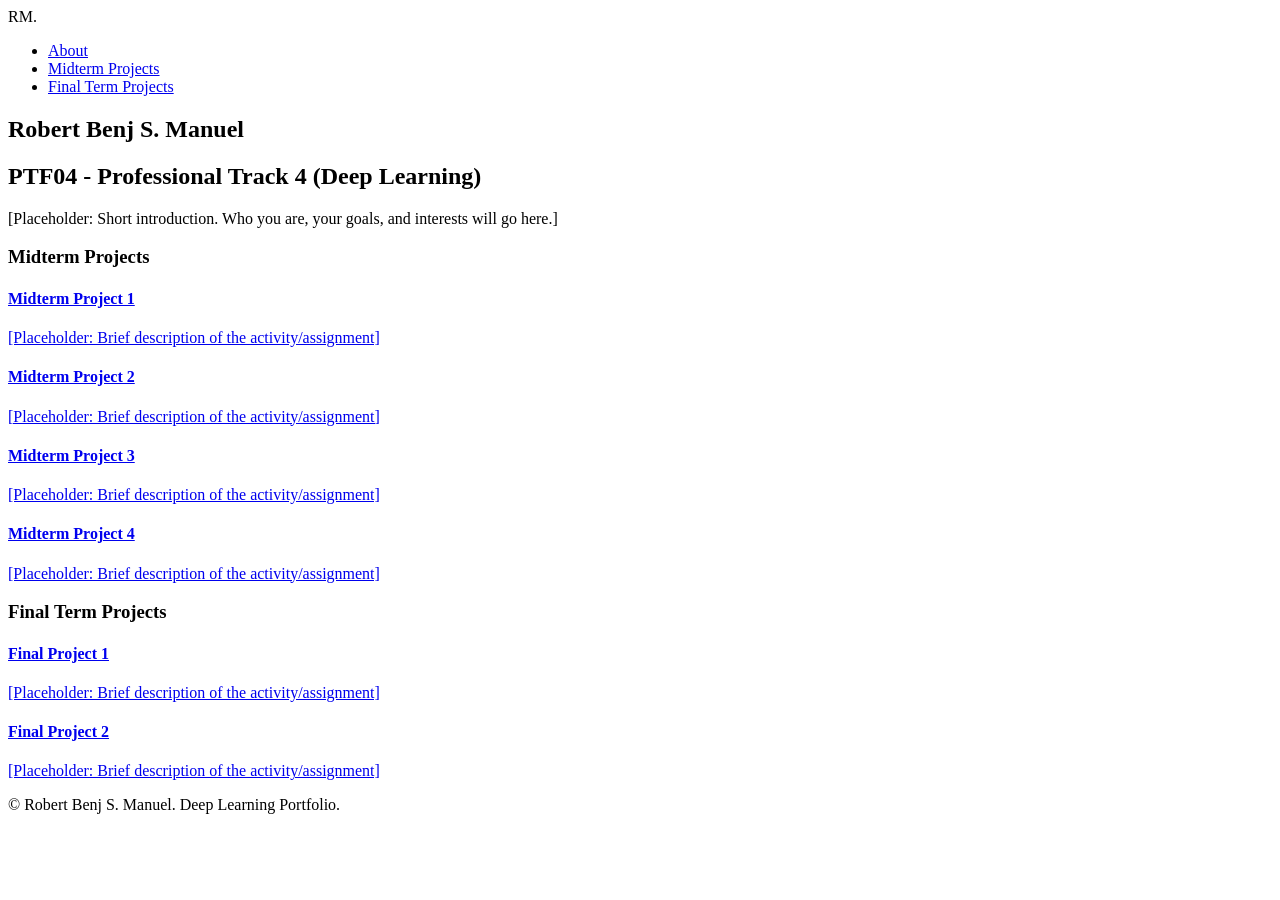
==== index.html @ 6b97f6a3 "Add initial HTML structure for portfolio" ====
<!DOCTYPE html>
<html lang="en">
<head>
    <meta charset="UTF-8">
    <meta name="viewport" content="width=device-width, initial-scale=1.0">
    <title>Robert Benj S. Manuel - PTF04 Portfolio</title>
    <link rel="stylesheet" href="css/style.css">
</head>
<body>
    <header>
        <nav class="navbar">
            <div class="logo">RM.</div>
            <ul class="nav-links">
                <li><a href="#about">About</a></li>
                <li><a href="#midterm">Midterm Projects</a></li>
                <li><a href="#finals">Final Term Projects</a></li>
            </ul>
        </nav>
    </header>

    <main>
        <section id="about" class="hero">
            <div class="container">
                <h1>Robert Benj S. Manuel</h1>
                <h2>PTF04 - Professional Track 4 (Deep Learning)</h2>
                <div class="intro-placeholder">
                    <p>[Placeholder: Short introduction. Who you are, your goals, and interests will go here.]</p>
                </div>
            </div>
        </section>

        <section id="midterm" class="projects-section">
            <div class="container">
                <h3 class="section-title">Midterm Projects</h3>
                <div class="grid">
                    <a href="projects/midterm/project-1.html" class="card">
                        <h4>Midterm Project 1</h4>
                        <p>[Placeholder: Brief description of the activity/assignment]</p>
                    </a>
                    <a href="projects/midterm/project-2.html" class="card">
                        <h4>Midterm Project 2</h4>
                        <p>[Placeholder: Brief description of the activity/assignment]</p>
                    </a>
                    <a href="projects/midterm/project-3.html" class="card">
                        <h4>Midterm Project 3</h4>
                        <p>[Placeholder: Brief description of the activity/assignment]</p>
                    </a>
                    <a href="projects/midterm/project-4.html" class="card">
                        <h4>Midterm Project 4</h4>
                        <p>[Placeholder: Brief description of the activity/assignment]</p>
                    </a>
                </div>
            </div>
        </section>

        <section id="finals" class="projects-section bg-light">
            <div class="container">
                <h3 class="section-title">Final Term Projects</h3>
                <div class="grid">
                    <a href="projects/finals/project-1.html" class="card">
                        <h4>Final Project 1</h4>
                        <p>[Placeholder: Brief description of the activity/assignment]</p>
                    </a>
                    <a href="projects/finals/project-2.html" class="card">
                        <h4>Final Project 2</h4>
                        <p>[Placeholder: Brief description of the activity/assignment]</p>
                    </a>
                    </div>
            </div>
        </section>
    </main>

    <footer>
        <p>&copy; <span id="year"></span> Robert Benj S. Manuel. Deep Learning Portfolio.</p>
    </footer>

    <script src="js/main.js"></script>
</body>
</html>
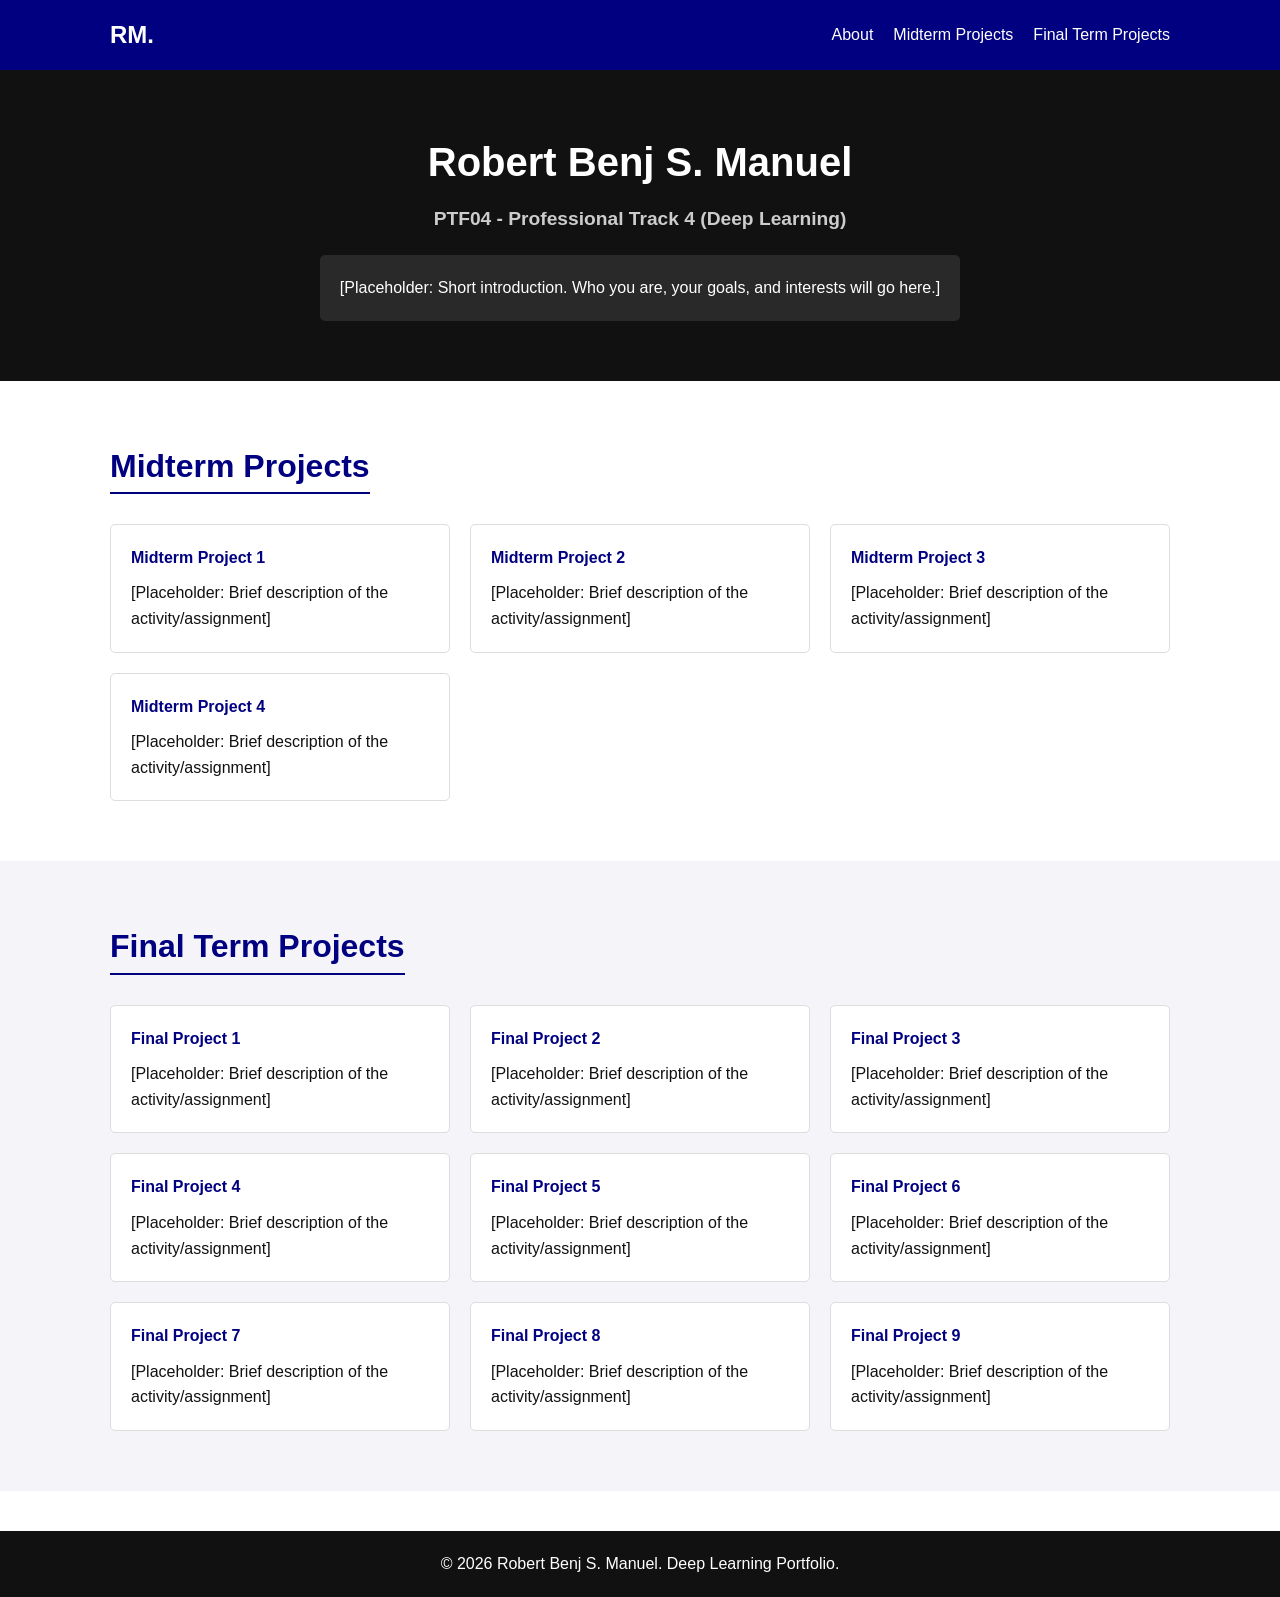
==== commit 6a6d90e9: "Properly linked all files" ====
--- a/index.html
+++ b/index.html
@@ -33,19 +33,19 @@
             <div class="container">
                 <h3 class="section-title">Midterm Projects</h3>
                 <div class="grid">
-                    <a href="projects/midterm/project-1.html" class="card">
+                    <a href="projects/midterm/mt-project-1.html" class="card">
                         <h4>Midterm Project 1</h4>
                         <p>[Placeholder: Brief description of the activity/assignment]</p>
                     </a>
-                    <a href="projects/midterm/project-2.html" class="card">
+                    <a href="projects/midterm/mt-project-2.html" class="card">
                         <h4>Midterm Project 2</h4>
                         <p>[Placeholder: Brief description of the activity/assignment]</p>
                     </a>
-                    <a href="projects/midterm/project-3.html" class="card">
+                    <a href="projects/midterm/mt-project-3.html" class="card">
                         <h4>Midterm Project 3</h4>
                         <p>[Placeholder: Brief description of the activity/assignment]</p>
                     </a>
-                    <a href="projects/midterm/project-4.html" class="card">
+                    <a href="projects/midterm/mt-project-4.html" class="card">
                         <h4>Midterm Project 4</h4>
                         <p>[Placeholder: Brief description of the activity/assignment]</p>
                     </a>
@@ -57,15 +57,43 @@
             <div class="container">
                 <h3 class="section-title">Final Term Projects</h3>
                 <div class="grid">
-                    <a href="projects/finals/project-1.html" class="card">
+                    <a href="projects/finals/fn-project-1.html" class="card">
                         <h4>Final Project 1</h4>
                         <p>[Placeholder: Brief description of the activity/assignment]</p>
                     </a>
-                    <a href="projects/finals/project-2.html" class="card">
+                    <a href="projects/finals/fn-project-2.html" class="card">
                         <h4>Final Project 2</h4>
                         <p>[Placeholder: Brief description of the activity/assignment]</p>
                     </a>
-                    </div>
+                    <a href="projects/finals/fn-project-3.html" class="card">
+                        <h4>Final Project 3</h4>
+                        <p>[Placeholder: Brief description of the activity/assignment]</p>
+                    </a>
+                    <a href="projects/finals/fn-project-4.html" class="card">
+                        <h4>Final Project 4</h4>
+                        <p>[Placeholder: Brief description of the activity/assignment]</p>
+                    </a>
+                    <a href="projects/finals/fn-project-5.html" class="card">
+                        <h4>Final Project 5</h4>
+                        <p>[Placeholder: Brief description of the activity/assignment]</p>
+                    </a>
+                    <a href="projects/finals/fn-project-6.html" class="card">
+                        <h4>Final Project 6</h4>
+                        <p>[Placeholder: Brief description of the activity/assignment]</p>
+                    </a>
+                    <a href="projects/finals/fn-project-7.html" class="card">
+                        <h4>Final Project 7</h4>
+                        <p>[Placeholder: Brief description of the activity/assignment]</p>
+                    </a>
+                    <a href="projects/finals/fn-project-8.html" class="card">
+                        <h4>Final Project 8</h4>
+                        <p>[Placeholder: Brief description of the activity/assignment]</p>
+                    </a>
+                    <a href="projects/finals/fn-project-9.html" class="card">
+                        <h4>Final Project 9</h4>
+                        <p>[Placeholder: Brief description of the activity/assignment]</p>
+                    </a>
+                </div>
             </div>
         </section>
     </main>
@@ -76,4 +104,4 @@
 
     <script src="js/main.js"></script>
 </body>
-</html>
+</html>
--- a/css/style.css
+++ b/css/style.css
@@ -0,0 +1,194 @@
+/* Base Colors & Typography */
+:root {
+    --navy-blue: #000080;
+    --dark-navy: #000050;
+    --black: #111111;
+    --white: #ffffff;
+    --light-gray: #f4f4f9;
+    --border-color: #dddddd;
+}
+
+* {
+    margin: 0;
+    padding: 0;
+    box-sizing: border-box;
+    font-family: 'Segoe UI', Tahoma, Geneva, Verdana, sans-serif;
+}
+
+body {
+    background-color: var(--white);
+    color: var(--black);
+    line-height: 1.6;
+}
+
+.container {
+    max-width: 1100px;
+    margin: 0 auto;
+    padding: 0 20px;
+}
+
+/* Navigation */
+header {
+    background-color: var(--navy-blue);
+    color: var(--white);
+    padding: 1rem 0;
+    position: sticky;
+    top: 0;
+    z-index: 100;
+}
+
+.navbar {
+    display: flex;
+    justify-content: space-between;
+    align-items: center;
+    max-width: 1100px;
+    margin: 0 auto;
+    padding: 0 20px;
+}
+
+.logo {
+    font-size: 1.5rem;
+    font-weight: bold;
+}
+
+.nav-links {
+    list-style: none;
+    display: flex;
+    gap: 20px;
+}
+
+.nav-links a, .back-link {
+    color: var(--white);
+    text-decoration: none;
+    font-weight: 500;
+}
+
+.nav-links a:hover, .back-link:hover {
+    text-decoration: underline;
+}
+
+/* Hero Section */
+.hero {
+    background-color: var(--black);
+    color: var(--white);
+    padding: 60px 0;
+    text-align: center;
+}
+
+.hero h1 {
+    font-size: 2.5rem;
+    margin-bottom: 10px;
+}
+
+.hero h2 {
+    font-size: 1.2rem;
+    color: #cccccc;
+    margin-bottom: 20px;
+}
+
+.intro-placeholder {
+    background-color: rgba(255, 255, 255, 0.1);
+    padding: 20px;
+    border-radius: 5px;
+    display: inline-block;
+    max-width: 800px;
+}
+
+/* Project Grids */
+.projects-section {
+    padding: 60px 0;
+}
+
+.bg-light {
+    background-color: var(--light-gray);
+}
+
+.section-title {
+    color: var(--navy-blue);
+    margin-bottom: 30px;
+    font-size: 2rem;
+    border-bottom: 2px solid var(--navy-blue);
+    display: inline-block;
+}
+
+.grid {
+    display: grid;
+    grid-template-columns: repeat(auto-fit, minmax(300px, 1fr));
+    gap: 20px;
+}
+
+.card {
+    background-color: var(--white);
+    border: 1px solid var(--border-color);
+    padding: 20px;
+    border-radius: 5px;
+    text-decoration: none;
+    color: var(--black);
+    transition: transform 0.2s, box-shadow 0.2s;
+}
+
+.card:hover {
+    transform: translateY(-5px);
+    box-shadow: 0 4px 10px rgba(0,0,0,0.1);
+    border-color: var(--navy-blue);
+}
+
+.card h4 {
+    color: var(--navy-blue);
+    margin-bottom: 10px;
+}
+
+/* Project Detail Pages */
+.project-details {
+    padding: 40px 20px;
+}
+
+.doc-section {
+    margin-bottom: 40px;
+}
+
+.doc-section h1 {
+    color: var(--navy-blue);
+    margin-bottom: 15px;
+    font-size: 2.5rem;
+}
+
+.doc-section h2 {
+    color: var(--black);
+    border-bottom: 1px solid var(--border-color);
+    padding-bottom: 5px;
+    margin-bottom: 15px;
+}
+
+.doc-section ul {
+    margin-left: 20px;
+    margin-bottom: 15px;
+}
+
+pre {
+    background-color: var(--black);
+    color: var(--white);
+    padding: 15px;
+    border-radius: 5px;
+    overflow-x: auto;
+    font-family: monospace;
+    margin-top: 10px;
+}
+
+.image-placeholder {
+    background-color: var(--light-gray);
+    border: 2px dashed var(--border-color);
+    padding: 40px;
+    text-align: center;
+    color: #666;
+    border-radius: 5px;
+}
+
+/* Footer */
+footer {
+    background-color: var(--black);
+    color: var(--white);
+    text-align: center;
+    padding: 20px 0;
+    margin-top: 40px;
+}
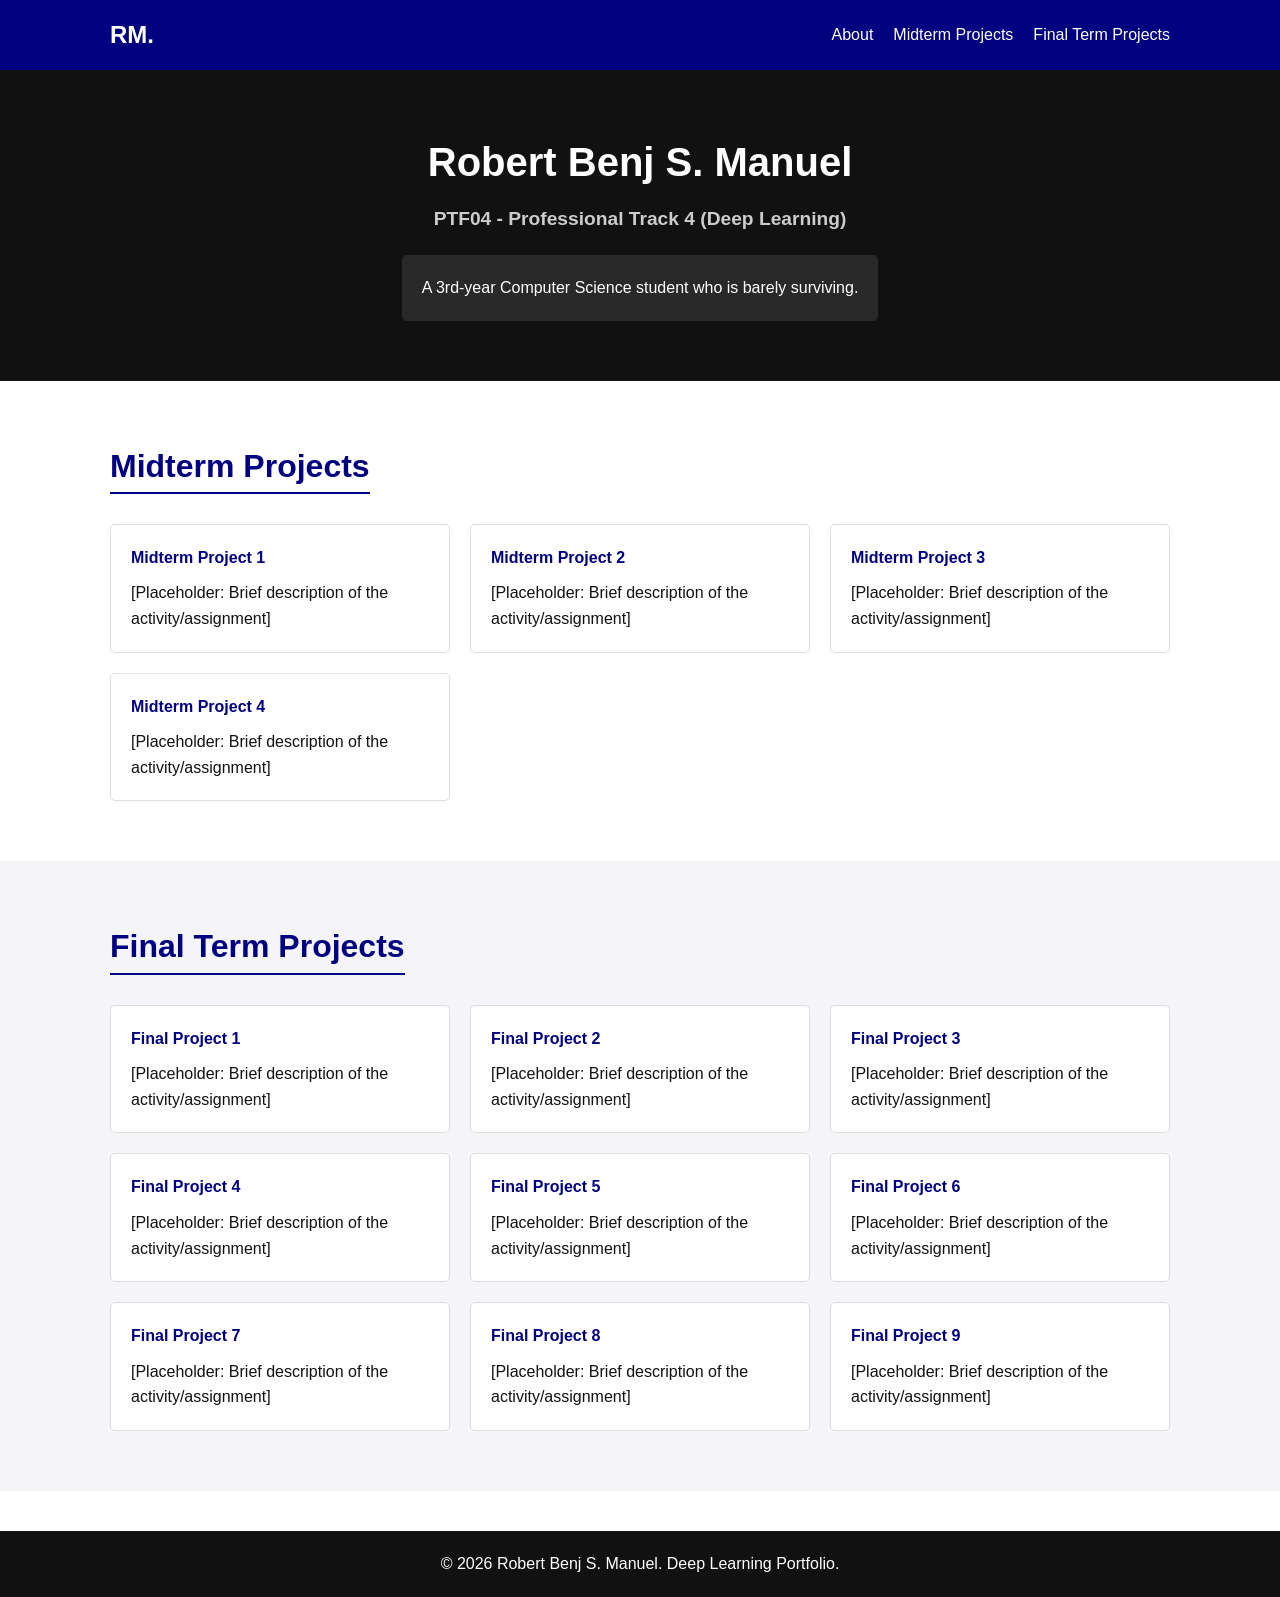
==== commit 96c077c7: "Update introduction paragraph in index.html" ====
--- a/index.html
+++ b/index.html
@@ -24,7 +24,7 @@
                 <h1>Robert Benj S. Manuel</h1>
                 <h2>PTF04 - Professional Track 4 (Deep Learning)</h2>
                 <div class="intro-placeholder">
-                    <p>[Placeholder: Short introduction. Who you are, your goals, and interests will go here.]</p>
+                    <p>A 3rd-year Computer Science student who is barely surviving.</p>
                 </div>
             </div>
         </section>
@@ -104,4 +104,4 @@
 
     <script src="js/main.js"></script>
 </body>
-</html>+</html>
--- a/css/style.css
+++ b/css/style.css
@@ -184,6 +184,17 @@
     border-radius: 5px;
 }
 
+/* Responsive Project Images */
+.project-img {
+    max-width: 100%;
+    height: auto;
+    display: block;
+    margin: 0 auto;
+    border: 1px solid var(--border-color);
+    border-radius: 5px;
+    box-shadow: 0 4px 6px rgba(0, 0, 0, 0.1);
+}
+
 /* Footer */
 footer {
     background-color: var(--black);
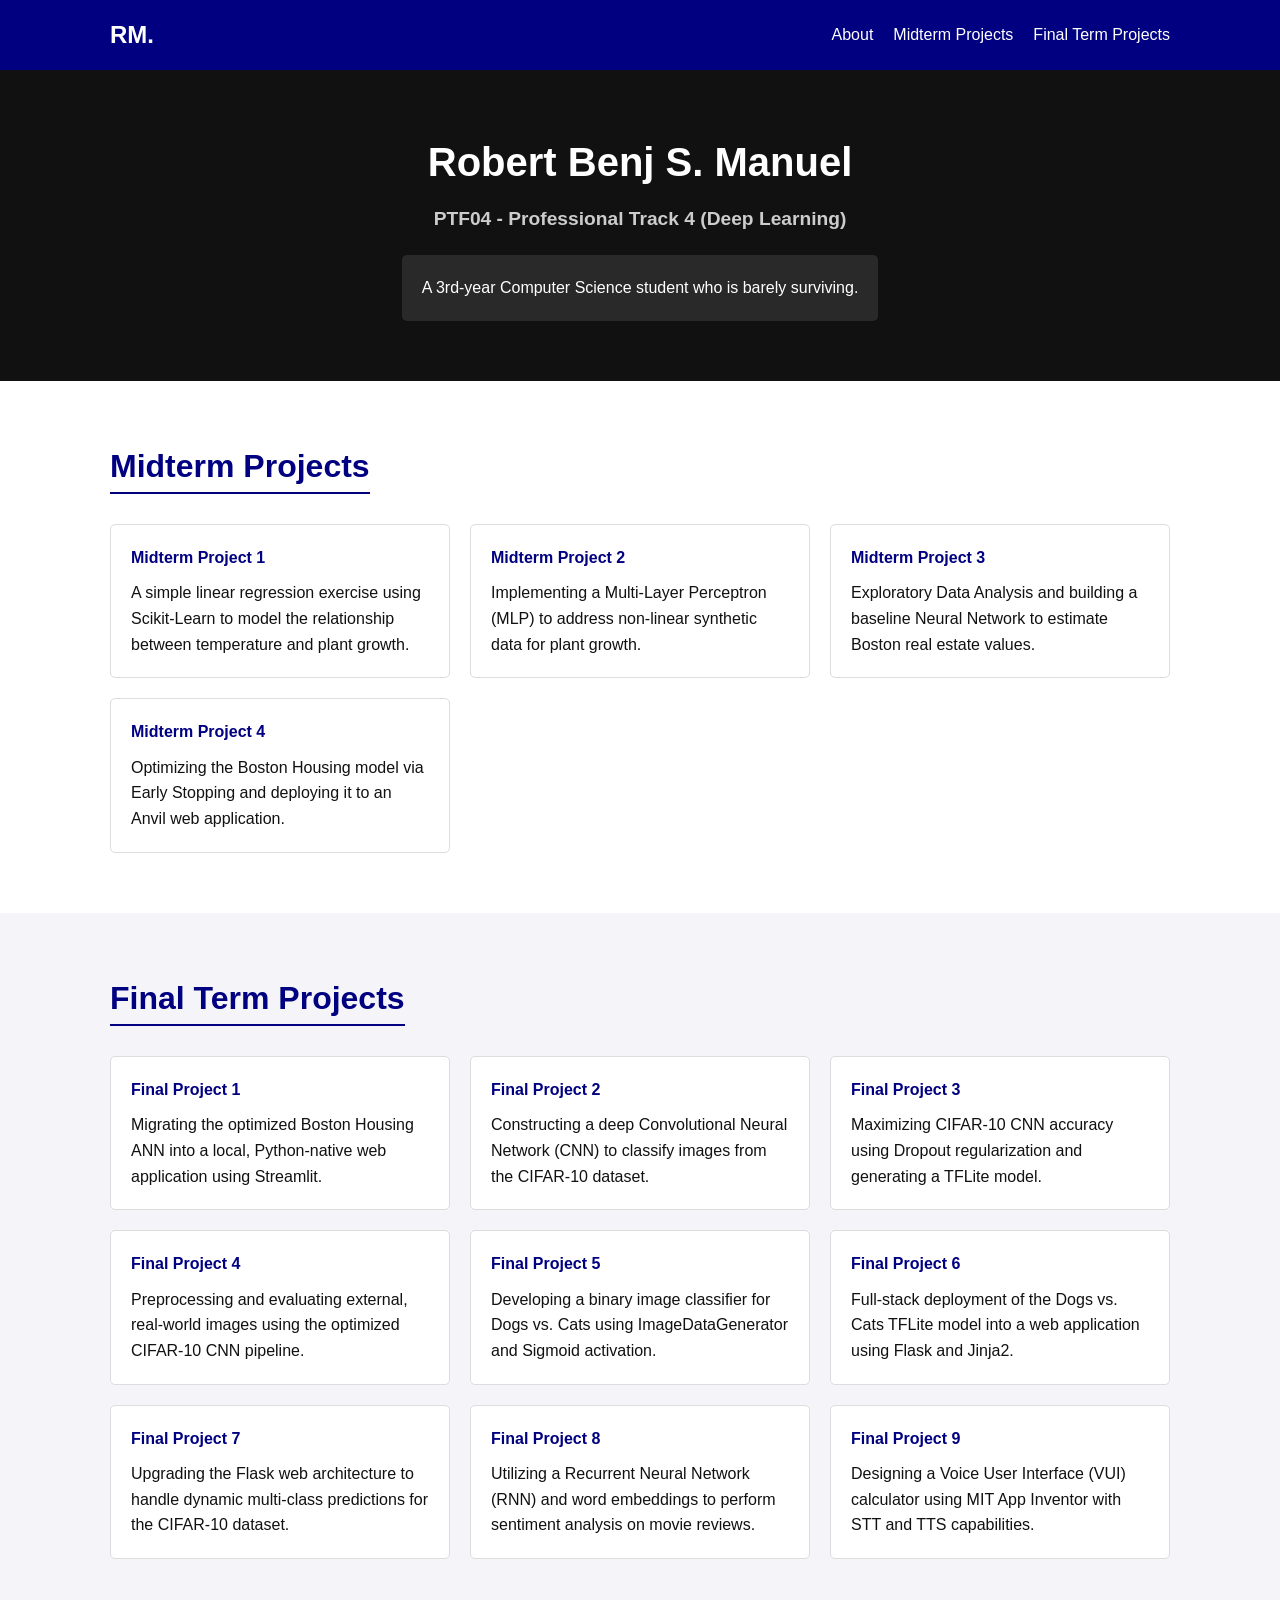
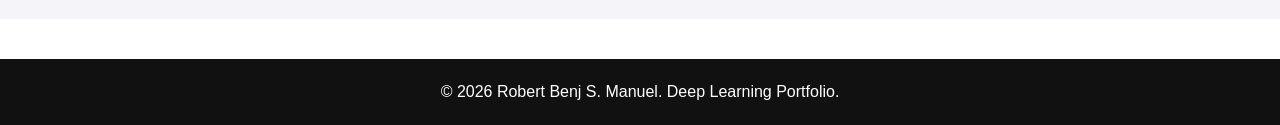
==== commit bd6147ee: "Update index.html" ====
--- a/index.html
+++ b/index.html
@@ -35,19 +35,19 @@
                 <div class="grid">
                     <a href="projects/midterm/mt-project-1.html" class="card">
                         <h4>Midterm Project 1</h4>
-                        <p>[Placeholder: Brief description of the activity/assignment]</p>
+                        <p>A simple linear regression exercise using Scikit-Learn to model the relationship between temperature and plant growth.</p>
                     </a>
                     <a href="projects/midterm/mt-project-2.html" class="card">
                         <h4>Midterm Project 2</h4>
-                        <p>[Placeholder: Brief description of the activity/assignment]</p>
+                        <p>Implementing a Multi-Layer Perceptron (MLP) to address non-linear synthetic data for plant growth.</p>
                     </a>
                     <a href="projects/midterm/mt-project-3.html" class="card">
                         <h4>Midterm Project 3</h4>
-                        <p>[Placeholder: Brief description of the activity/assignment]</p>
+                        <p>Exploratory Data Analysis and building a baseline Neural Network to estimate Boston real estate values.</p>
                     </a>
                     <a href="projects/midterm/mt-project-4.html" class="card">
                         <h4>Midterm Project 4</h4>
-                        <p>[Placeholder: Brief description of the activity/assignment]</p>
+                        <p>Optimizing the Boston Housing model via Early Stopping and deploying it to an Anvil web application.</p>
                     </a>
                 </div>
             </div>
@@ -59,39 +59,39 @@
                 <div class="grid">
                     <a href="projects/finals/fn-project-1.html" class="card">
                         <h4>Final Project 1</h4>
-                        <p>[Placeholder: Brief description of the activity/assignment]</p>
+                        <p>Migrating the optimized Boston Housing ANN into a local, Python-native web application using Streamlit.</p>
                     </a>
                     <a href="projects/finals/fn-project-2.html" class="card">
                         <h4>Final Project 2</h4>
-                        <p>[Placeholder: Brief description of the activity/assignment]</p>
+                        <p>Constructing a deep Convolutional Neural Network (CNN) to classify images from the CIFAR-10 dataset.</p>
                     </a>
                     <a href="projects/finals/fn-project-3.html" class="card">
                         <h4>Final Project 3</h4>
-                        <p>[Placeholder: Brief description of the activity/assignment]</p>
+                        <p>Maximizing CIFAR-10 CNN accuracy using Dropout regularization and generating a TFLite model.</p>
                     </a>
                     <a href="projects/finals/fn-project-4.html" class="card">
                         <h4>Final Project 4</h4>
-                        <p>[Placeholder: Brief description of the activity/assignment]</p>
+                        <p>Preprocessing and evaluating external, real-world images using the optimized CIFAR-10 CNN pipeline.</p>
                     </a>
                     <a href="projects/finals/fn-project-5.html" class="card">
                         <h4>Final Project 5</h4>
-                        <p>[Placeholder: Brief description of the activity/assignment]</p>
+                        <p>Developing a binary image classifier for Dogs vs. Cats using ImageDataGenerator and Sigmoid activation.</p>
                     </a>
                     <a href="projects/finals/fn-project-6.html" class="card">
                         <h4>Final Project 6</h4>
-                        <p>[Placeholder: Brief description of the activity/assignment]</p>
+                        <p>Full-stack deployment of the Dogs vs. Cats TFLite model into a web application using Flask and Jinja2.</p>
                     </a>
                     <a href="projects/finals/fn-project-7.html" class="card">
                         <h4>Final Project 7</h4>
-                        <p>[Placeholder: Brief description of the activity/assignment]</p>
+                        <p>Upgrading the Flask web architecture to handle dynamic multi-class predictions for the CIFAR-10 dataset.</p>
                     </a>
                     <a href="projects/finals/fn-project-8.html" class="card">
                         <h4>Final Project 8</h4>
-                        <p>[Placeholder: Brief description of the activity/assignment]</p>
+                        <p>Utilizing a Recurrent Neural Network (RNN) and word embeddings to perform sentiment analysis on movie reviews.</p>
                     </a>
                     <a href="projects/finals/fn-project-9.html" class="card">
                         <h4>Final Project 9</h4>
-                        <p>[Placeholder: Brief description of the activity/assignment]</p>
+                        <p>Designing a Voice User Interface (VUI) calculator using MIT App Inventor with STT and TTS capabilities.</p>
                     </a>
                 </div>
             </div>
